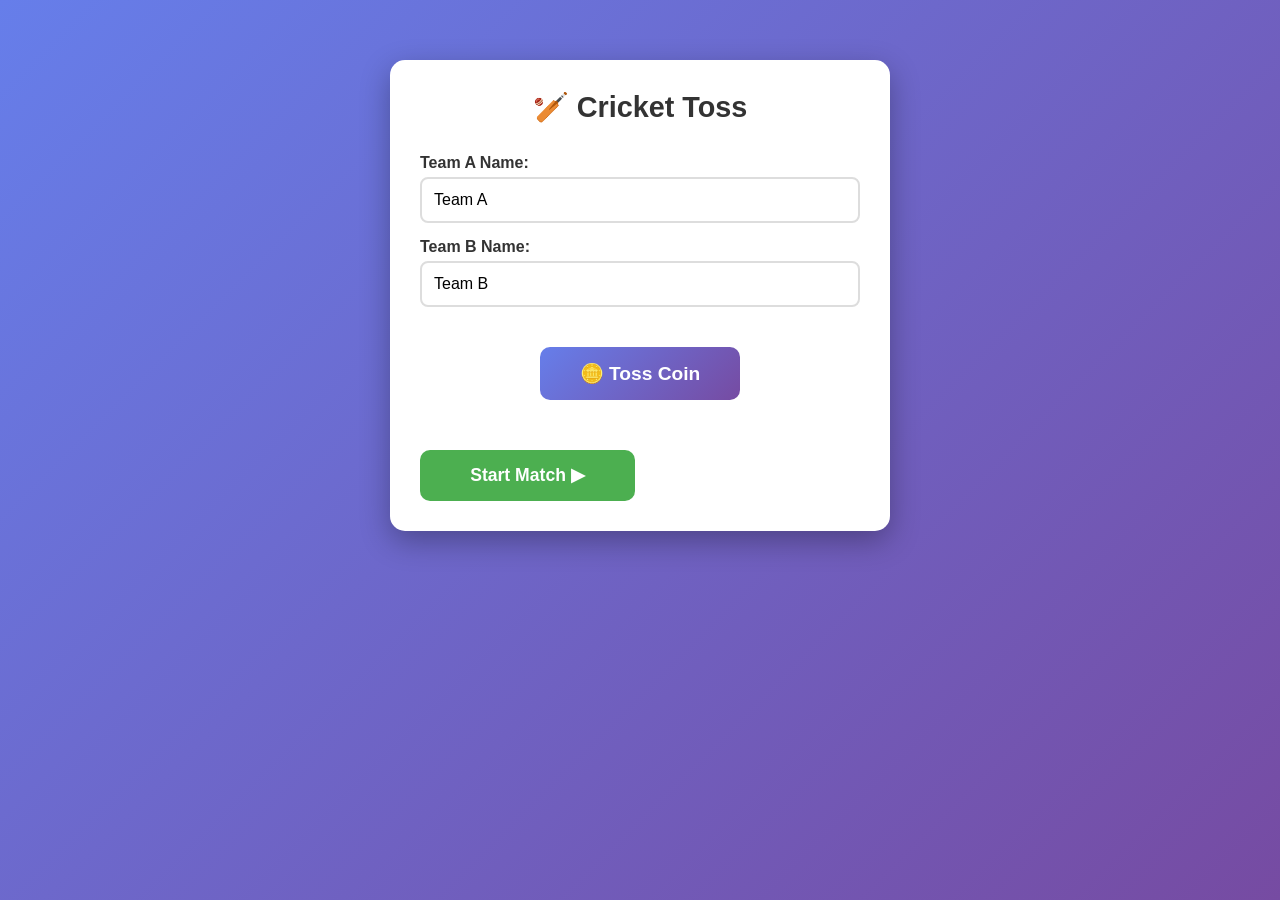
==== toss.html @ 46c8e483 "add" ====
<!DOCTYPE html>
<html lang="en">
<head>
    <meta charset="UTF-8">
    <meta name="viewport" content="width=device-width, initial-scale=1.0">
    <title>Cricket Toss - ScoreLK</title>
    <link rel="stylesheet" href="styles.css">
    <style>
        .toss-container {
            max-width: 500px;
            margin: 50px auto;
            background: white;
            border-radius: 15px;
            padding: 30px;
            box-shadow: 0 10px 30px rgba(0, 0, 0, 0.3);
            text-align: center;
        }

        .toss-container h1 {
            color: #333;
            margin-bottom: 30px;
        }

        .team-inputs {
            margin-bottom: 30px;
        }

        .input-group {
            margin-bottom: 15px;
        }

        .input-group label {
            display: block;
            color: #333;
            font-weight: bold;
            margin-bottom: 5px;
            text-align: left;
        }

        .input-group input {
            width: 100%;
            padding: 12px;
            border: 2px solid #ddd;
            border-radius: 8px;
            font-size: 1em;
            transition: border-color 0.3s;
        }

        .input-group input:focus {
            outline: none;
            border-color: #667eea;
        }

        .toss-btn {
            background: linear-gradient(135deg, #667eea 0%, #764ba2 100%);
            color: white;
            border: none;
            padding: 15px 40px;
            border-radius: 10px;
            font-size: 1.2em;
            font-weight: bold;
            cursor: pointer;
            margin: 10px;
            transition: transform 0.3s, box-shadow 0.3s;
        }

        .toss-btn:hover {
            transform: translateY(-2px);
            box-shadow: 0 5px 15px rgba(0, 0, 0, 0.3);
        }

        .toss-btn:active {
            transform: translateY(0);
        }

        .toss-result {
            margin: 30px 0;
            padding: 20px;
            background: #f0f0f0;
            border-radius: 10px;
            min-height: 100px;
            display: none;
        }

        .toss-result.show {
            display: block;
            animation: fadeIn 0.5s;
        }

        @keyframes fadeIn {
            from { opacity: 0; transform: scale(0.9); }
            to { opacity: 1; transform: scale(1); }
        }

        .toss-result h2 {
            color: #667eea;
            margin-bottom: 10px;
            font-size: 1.5em;
        }

        .toss-result p {
            color: #333;
            font-size: 1.1em;
        }

        .coin-animation {
            font-size: 4em;
            margin: 20px 0;
            animation: flip 1s ease-in-out;
        }

        @keyframes flip {
            0% { transform: rotateY(0deg); }
            100% { transform: rotateY(1800deg); }
        }

        .action-buttons {
            margin-top: 20px;
        }

        .btn-start-match {
            background: #4CAF50;
            color: white;
            text-decoration: none;
            padding: 15px 30px;
            border-radius: 10px;
            font-size: 1.1em;
            font-weight: bold;
            display: inline-block;
            margin-top: 20px;
            transition: background 0.3s;
        }

        .btn-start-match:hover {
            background: #45a049;
        }
    </style>
</head>
<body>
    <div class="toss-container">
        <h1>🏏 Cricket Toss</h1>
        
        <div class="team-inputs">
            <div class="input-group">
                <label for="teamAInput">Team A Name:</label>
                <input type="text" id="teamAInput" placeholder="Enter Team A name" value="Team A">
            </div>
            
            <div class="input-group">
                <label for="teamBInput">Team B Name:</label>
                <input type="text" id="teamBInput" placeholder="Enter Team B name" value="Team B">
            </div>
        </div>

        <button class="toss-btn" id="tossBtn">🪙 Toss Coin</button>

        <div class="toss-result" id="tossResult">
            <div class="coin-animation" id="coinAnimation">🪙</div>
            <h2 id="winnerText"></h2>
            <p id="resultText"></p>
        </div>

        <div class="action-buttons">
            <a href="index.html" class="btn-start-match" id="startMatchBtn">Start Match ▶</a>
        </div>
    </div>

    <script>
        const teamAInput = document.getElementById('teamAInput');
        const teamBInput = document.getElementById('teamBInput');
        const tossBtn = document.getElementById('tossBtn');
        const tossResult = document.getElementById('tossResult');
        const winnerText = document.getElementById('winnerText');
        const resultText = document.getElementById('resultText');
        const coinAnimation = document.getElementById('coinAnimation');

        // Load saved team names
        teamAInput.value = localStorage.getItem('teamAName') || 'Team A';
        teamBInput.value = localStorage.getItem('teamBName') || 'Team B';

        tossBtn.addEventListener('click', () => {
            // Save team names
            const teamA = teamAInput.value.trim() || 'Team A';
            const teamB = teamBInput.value.trim() || 'Team B';
            
            localStorage.setItem('teamAName', teamA);
            localStorage.setItem('teamBName', teamB);

            // Hide result during animation
            tossResult.classList.remove('show');
            
            // Random toss
            setTimeout(() => {
                const winner = Math.random() < 0.5 ? teamA : teamB;
                const choice = Math.random() < 0.5 ? 'bat' : 'bowl';
                
                winnerText.textContent = `${winner} won the toss!`;
                resultText.textContent = `${winner} chose to ${choice} first.`;
                
                // Show result with animation
                coinAnimation.style.animation = 'none';
                setTimeout(() => {
                    coinAnimation.style.animation = 'flip 1s ease-in-out';
                    tossResult.classList.add('show');
                }, 10);
            }, 100);
        });
    </script>
</body>
</html>
---- styles.css ----
* {
    margin: 0;
    padding: 0;
    box-sizing: border-box;
}

body {
    font-family: 'Segoe UI', Tahoma, Geneva, Verdana, sans-serif;
    background: linear-gradient(135deg, #667eea 0%, #764ba2 100%);
    min-height: 100vh;
    padding: 10px;
}

.container {
    max-width: 600px;
    margin: 0 auto;
    background: white;
    border-radius: 15px;
    padding: 20px;
    box-shadow: 0 10px 30px rgba(0, 0, 0, 0.3);
}

h1 {
    text-align: center;
    color: #333;
    margin-bottom: 20px;
    font-size: 1.8em;
}

.match-info {
    margin-bottom: 20px;
}

.team-display {
    display: grid;
    grid-template-columns: 1fr 1fr;
    gap: 15px;
}

.team {
    background: linear-gradient(135deg, #667eea 0%, #764ba2 100%);
    padding: 15px;
    border-radius: 10px;
    color: white;
    text-align: center;
}

.team h2 {
    font-size: 1.2em;
    margin-bottom: 10px;
}

.score-display {
    font-size: 2.5em;
    font-weight: bold;
    margin: 10px 0;
}

.score-display .runs {
    color: #fff;
}

.score-display .wickets {
    font-size: 0.6em;
    opacity: 0.9;
}

.overs {
    font-size: 0.9em;
    opacity: 0.9;
}

.batting-team {
    text-align: center;
    margin: 20px 0;
    padding: 15px;
    background: #f0f0f0;
    border-radius: 10px;
}

.batting-team h3 {
    margin-bottom: 10px;
    color: #333;
}

.btn-switch {
    background: #4CAF50;
    color: white;
    border: none;
    padding: 10px 20px;
    border-radius: 5px;
    font-size: 1em;
    cursor: pointer;
    transition: background 0.3s;
}

.btn-switch:hover {
    background: #45a049;
}

.controls {
    margin: 20px 0;
}

.runs-buttons, .extras-buttons {
    margin-bottom: 20px;
}

.controls h4 {
    color: #333;
    margin-bottom: 10px;
}

.button-grid {
    display: grid;
    grid-template-columns: repeat(3, 1fr);
    gap: 10px;
}

.btn-run, .btn-extra, .btn-wicket {
    padding: 15px;
    font-size: 1.2em;
    font-weight: bold;
    border: none;
    border-radius: 8px;
    cursor: pointer;
    transition: transform 0.1s, box-shadow 0.1s;
}

.btn-run {
    background: #2196F3;
    color: white;
}

.btn-run:active {
    transform: scale(0.95);
    box-shadow: 0 2px 5px rgba(0, 0, 0, 0.2);
}

.btn-extra {
    background: #FF9800;
    color: white;
}

.btn-extra:active {
    transform: scale(0.95);
}

.btn-wicket {
    background: #f44336;
    color: white;
    grid-column: span 3;
}

.btn-wicket:active {
    transform: scale(0.95);
}

.action-buttons {
    display: grid;
    grid-template-columns: 1fr 1fr;
    gap: 10px;
    margin-top: 20px;
}

.btn-undo, .btn-reset {
    padding: 12px;
    font-size: 1em;
    border: none;
    border-radius: 8px;
    cursor: pointer;
    font-weight: bold;
}

.btn-undo {
    background: #9E9E9E;
    color: white;
}

.btn-reset {
    background: #f44336;
    color: white;
}

.current-over {
    margin: 20px 0;
    padding: 15px;
    background: #f9f9f9;
    border-radius: 10px;
}

.current-over h4 {
    color: #333;
    margin-bottom: 10px;
}

.balls-display {
    display: flex;
    flex-wrap: wrap;
    gap: 8px;
    min-height: 40px;
}

.ball {
    width: 35px;
    height: 35px;
    display: flex;
    align-items: center;
    justify-content: center;
    border-radius: 50%;
    font-weight: bold;
    font-size: 0.9em;
}

.ball.runs {
    background: #2196F3;
    color: white;
}

.ball.wicket {
    background: #f44336;
    color: white;
}

.ball.extra {
    background: #FF9800;
    color: white;
}

.toss-link {
    text-align: center;
    margin-top: 20px;
}

.btn-toss {
    display: inline-block;
    background: #9C27B0;
    color: white;
    padding: 12px 30px;
    border-radius: 8px;
    text-decoration: none;
    font-weight: bold;
    transition: background 0.3s;
}

.btn-toss:hover {
    background: #7B1FA2;
}

/* Mobile Optimization */
@media (max-width: 480px) {
    .container {
        padding: 15px;
    }

    h1 {
        font-size: 1.5em;
    }

    .score-display {
        font-size: 2em;
    }

    .button-grid {
        gap: 8px;
    }

    .btn-run, .btn-extra, .btn-wicket {
        padding: 12px;
        font-size: 1em;
    }
}
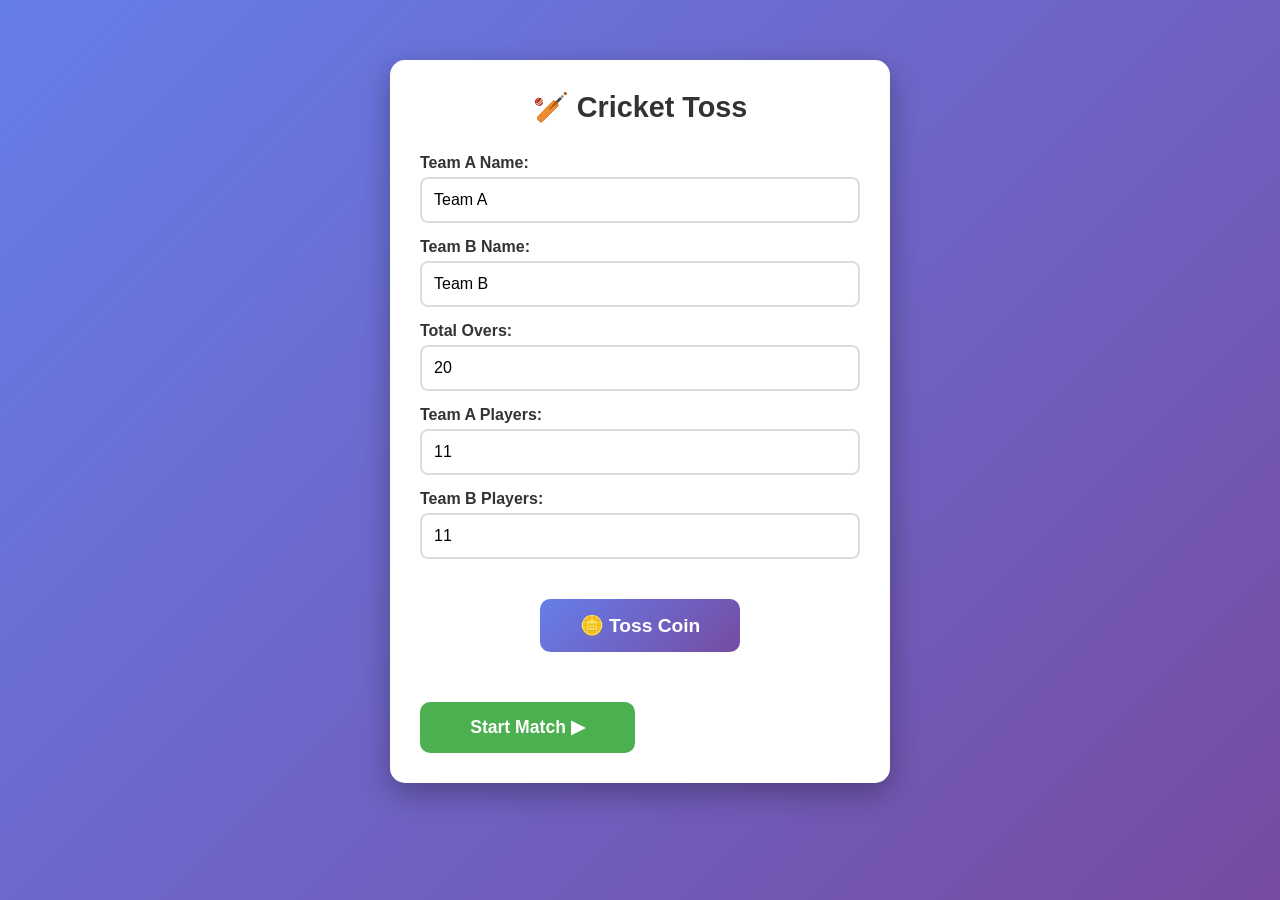
==== commit 83577083: "modify teams" ====
--- a/toss.html
+++ b/toss.html
@@ -150,6 +150,21 @@
                 <label for="teamBInput">Team B Name:</label>
                 <input type="text" id="teamBInput" placeholder="Enter Team B name" value="Team B">
             </div>
+
+            <div class="input-group">
+                <label for="totalOvers">Total Overs:</label>
+                <input type="number" id="totalOvers" placeholder="Enter overs (e.g., 20)" value="20" min="1" max="50">
+            </div>
+
+            <div class="input-group">
+                <label for="teamAPlayers">Team A Players:</label>
+                <input type="number" id="teamAPlayers" placeholder="Number of players" value="11" min="1" max="11">
+            </div>
+
+            <div class="input-group">
+                <label for="teamBPlayers">Team B Players:</label>
+                <input type="number" id="teamBPlayers" placeholder="Number of players" value="11" min="1" max="11">
+            </div>
         </div>
 
         <button class="toss-btn" id="tossBtn">🪙 Toss Coin</button>
@@ -158,6 +173,12 @@
             <div class="coin-animation" id="coinAnimation">🪙</div>
             <h2 id="winnerText"></h2>
             <p id="resultText"></p>
+            
+            <div id="battingChoice" style="margin-top: 20px; display: none;">
+                <h3 style="color: #333; margin-bottom: 15px;">Choose who bats first:</h3>
+                <button class="toss-btn" id="teamABatsBtn" style="font-size: 1em; padding: 10px 20px;">Team A Bats First</button>
+                <button class="toss-btn" id="teamBBatsBtn" style="font-size: 1em; padding: 10px 20px;">Team B Bats First</button>
+            </div>
         </div>
 
         <div class="action-buttons">
@@ -168,42 +189,71 @@
     <script>
         const teamAInput = document.getElementById('teamAInput');
         const teamBInput = document.getElementById('teamBInput');
+        const totalOvers = document.getElementById('totalOvers');
+        const teamAPlayers = document.getElementById('teamAPlayers');
+        const teamBPlayers = document.getElementById('teamBPlayers');
         const tossBtn = document.getElementById('tossBtn');
         const tossResult = document.getElementById('tossResult');
         const winnerText = document.getElementById('winnerText');
         const resultText = document.getElementById('resultText');
         const coinAnimation = document.getElementById('coinAnimation');
-
-        // Load saved team names
+        const battingChoice = document.getElementById('battingChoice');
+        const teamABatsBtn = document.getElementById('teamABatsBtn');
+        const teamBBatsBtn = document.getElementById('teamBBatsBtn');
+
+        // Load saved values
         teamAInput.value = localStorage.getItem('teamAName') || 'Team A';
         teamBInput.value = localStorage.getItem('teamBName') || 'Team B';
+        totalOvers.value = localStorage.getItem('totalOvers') || '20';
+        teamAPlayers.value = localStorage.getItem('teamAPlayers') || '11';
+        teamBPlayers.value = localStorage.getItem('teamBPlayers') || '11';
 
         tossBtn.addEventListener('click', () => {
-            // Save team names
+            // Save all match settings
             const teamA = teamAInput.value.trim() || 'Team A';
             const teamB = teamBInput.value.trim() || 'Team B';
+            const overs = parseInt(totalOvers.value) || 20;
+            const playersA = parseInt(teamAPlayers.value) || 11;
+            const playersB = parseInt(teamBPlayers.value) || 11;
             
             localStorage.setItem('teamAName', teamA);
             localStorage.setItem('teamBName', teamB);
+            localStorage.setItem('totalOvers', overs);
+            localStorage.setItem('teamAPlayers', playersA);
+            localStorage.setItem('teamBPlayers', playersB);
 
             // Hide result during animation
             tossResult.classList.remove('show');
+            battingChoice.style.display = 'none';
             
             // Random toss
             setTimeout(() => {
                 const winner = Math.random() < 0.5 ? teamA : teamB;
-                const choice = Math.random() < 0.5 ? 'bat' : 'bowl';
                 
                 winnerText.textContent = `${winner} won the toss!`;
-                resultText.textContent = `${winner} chose to ${choice} first.`;
+                resultText.textContent = `Match: ${overs} overs | ${teamA}: ${playersA} players | ${teamB}: ${playersB} players`;
                 
                 // Show result with animation
                 coinAnimation.style.animation = 'none';
                 setTimeout(() => {
                     coinAnimation.style.animation = 'flip 1s ease-in-out';
                     tossResult.classList.add('show');
+                    battingChoice.style.display = 'block';
                 }, 10);
             }, 100);
+        });
+
+        // Batting choice buttons
+        teamABatsBtn.addEventListener('click', () => {
+            const teamA = teamAInput.value.trim() || 'Team A';
+            localStorage.setItem('battingFirst', 'A');
+            alert(`${teamA} will bat first!`);
+        });
+
+        teamBBatsBtn.addEventListener('click', () => {
+            const teamB = teamBInput.value.trim() || 'Team B';
+            localStorage.setItem('battingFirst', 'B');
+            alert(`${teamB} will bat first!`);
         });
     </script>
 </body>
--- a/styles.css
+++ b/styles.css
@@ -27,6 +27,17 @@
     font-size: 1.8em;
 }
 
+.match-settings {
+    text-align: center;
+    background: #f0f0f0;
+    padding: 10px;
+    border-radius: 8px;
+    margin-bottom: 15px;
+    color: #333;
+    font-weight: bold;
+    font-size: 0.9em;
+}
+
 .match-info {
     margin-bottom: 20px;
 }
@@ -81,6 +92,22 @@
 .batting-team h3 {
     margin-bottom: 10px;
     color: #333;
+}
+
+.instruction-banner {
+    background: #FF9800;
+    color: white;
+    padding: 10px;
+    border-radius: 8px;
+    text-align: center;
+    margin: 10px 0;
+    font-weight: bold;
+    animation: pulse 1.5s infinite;
+}
+
+@keyframes pulse {
+    0%, 100% { opacity: 1; }
+    50% { opacity: 0.7; }
 }
 
 .btn-switch {
